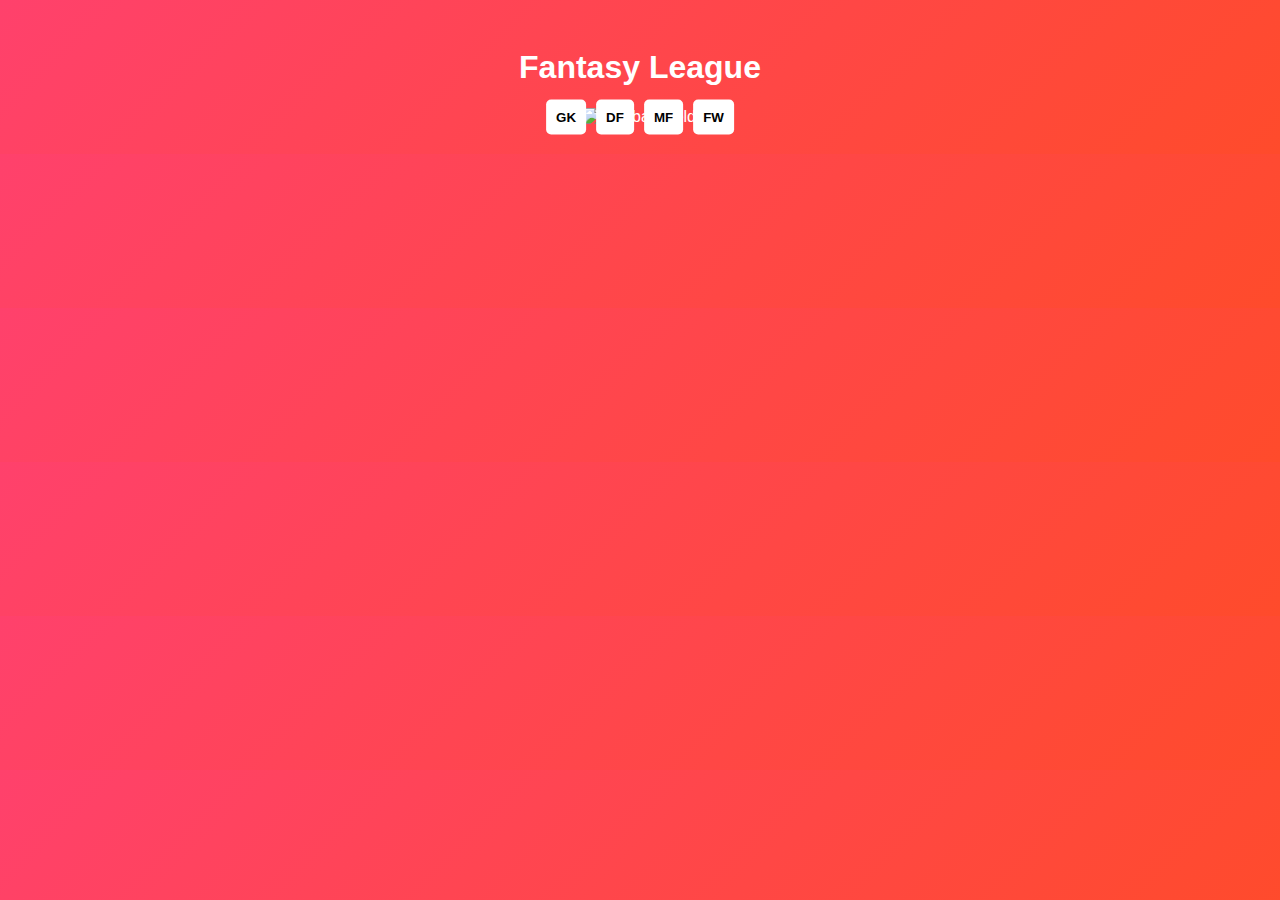
==== mini_app/index.html @ 2ae37301 "Add files via upload" ====
<!DOCTYPE html>
<html lang="ru">
<head>
    <meta charset="UTF-8">
    <meta name="viewport" content="width=device-width, initial-scale=1.0">
    <title>Fantasy League</title>
    <link rel="stylesheet" href="styles.css">
</head>
<body>
    <div class="container">
        <h1>Fantasy League</h1>
        <div class="field">
            <img src="static/field.png" alt="Football Field">
            <div class="players">
                <button class="jersey" data-position="GK">GK</button>
                <button class="jersey" data-position="DF">DF</button>
                <button class="jersey" data-position="MF">MF</button>
                <button class="jersey" data-position="FW">FW</button>
            </div>
        </div>
    </div>
    <script src="script.js"></script>
</body>
</html>
---- mini_app/styles.css ----
body {
    font-family: Arial, sans-serif;
    background: linear-gradient(135deg, #ff416c, #ff4b2b);
    color: white;
    text-align: center;
}

.container {
    max-width: 600px;
    margin: auto;
    padding: 20px;
}

.field {
    position: relative;
}

    .field img {
        width: 100%;
    }

.players {
    position: absolute;
    top: 50%;
    left: 50%;
    transform: translate(-50%, -50%);
    display: flex;
    gap: 10px;
}

.jersey {
    background: #fff;
    border: none;
    padding: 10px;
    border-radius: 5px;
    cursor: pointer;
    font-weight: bold;
    transition: transform 0.2s ease-in-out;
}

    .jersey:hover {
        transform: scale(1.1);
    }
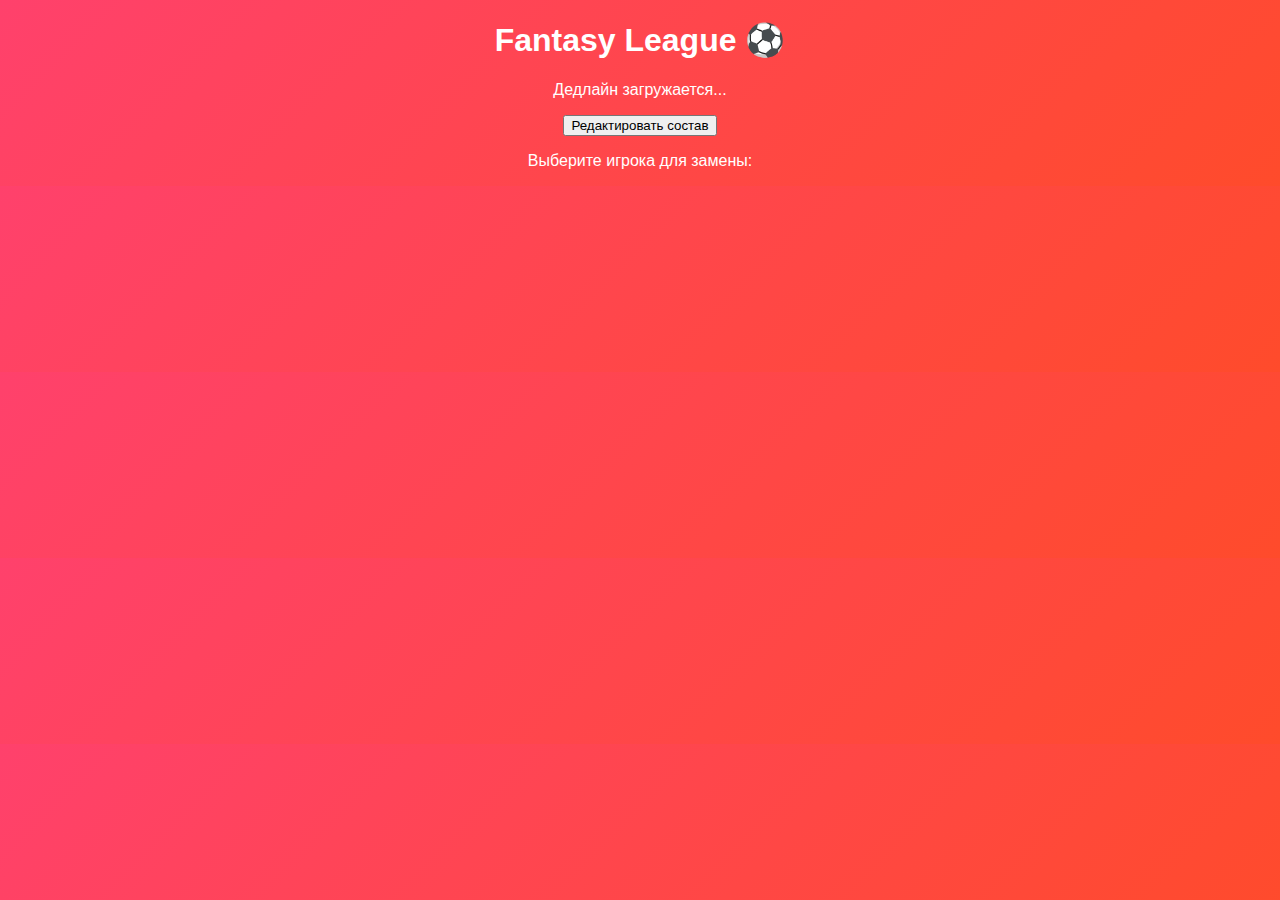
==== commit b0666192: "Update index.html" ====
--- a/mini_app/index.html
+++ b/mini_app/index.html
@@ -7,18 +7,17 @@
     <link rel="stylesheet" href="styles.css">
 </head>
 <body>
-    <div class="container">
-        <h1>Fantasy League</h1>
-        <div class="field">
-            <img src="static/field.png" alt="Football Field">
-            <div class="players">
-                <button class="jersey" data-position="GK">GK</button>
-                <button class="jersey" data-position="DF">DF</button>
-                <button class="jersey" data-position="MF">MF</button>
-                <button class="jersey" data-position="FW">FW</button>
-            </div>
+    <h1>Fantasy League ⚽</h1>
+    <p id="deadline-text">Дедлайн загружается...</p>
+
+    <div id="team">
+        <button id="edit-team" onclick="toggleSubstitutes()">Редактировать состав</button>
+        <div id="substitutes-container" class="hidden">
+            <p>Выберите игрока для замены:</p>
+            <ul id="substitutes-list"></ul> <!-- 🔹 Список замен -->
         </div>
     </div>
+
     <script src="script.js"></script>
 </body>
-</html>+</html>
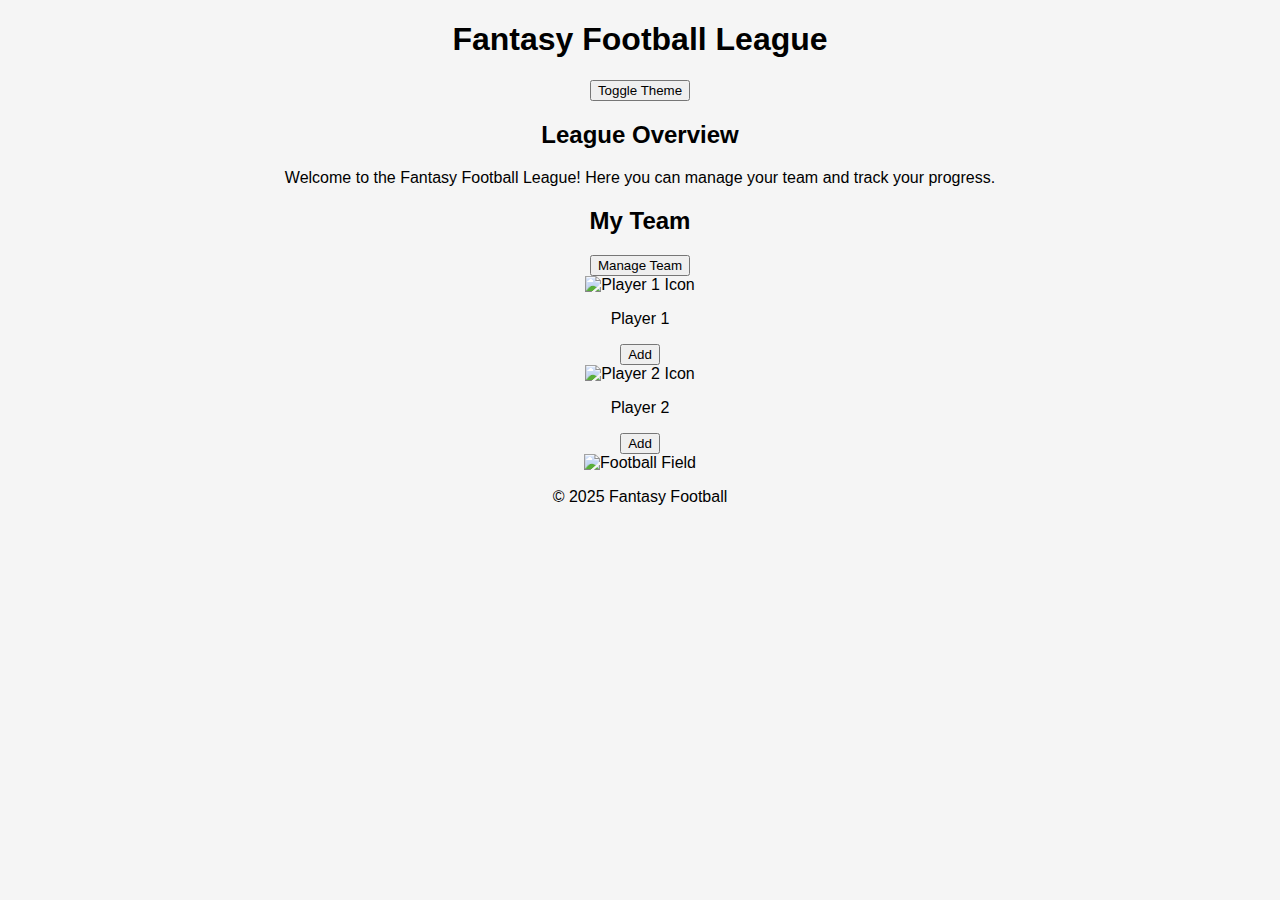
==== commit 5f69f385: "Update index.html" ====
--- a/mini_app/index.html
+++ b/mini_app/index.html
@@ -1,21 +1,51 @@
 <!DOCTYPE html>
-<html lang="ru">
+<html lang="en">
 <head>
     <meta charset="UTF-8">
     <meta name="viewport" content="width=device-width, initial-scale=1.0">
-    <title>Fantasy League</title>
+    <title>Fantasy Football League</title>
     <link rel="stylesheet" href="styles.css">
 </head>
 <body>
-    <h1>Fantasy League ⚽</h1>
-    <p id="deadline-text">Дедлайн загружается...</p>
+    <div class="app-container">
+        <header class="header">
+            <h1>Fantasy Football League</h1>
+            <button class="theme-toggle" onclick="toggleTheme()">Toggle Theme</button>
+        </header>
 
-    <div id="team">
-        <button id="edit-team" onclick="toggleSubstitutes()">Редактировать состав</button>
-        <div id="substitutes-container" class="hidden">
-            <p>Выберите игрока для замены:</p>
-            <ul id="substitutes-list"></ul> <!-- 🔹 Список замен -->
-        </div>
+        <main class="content">
+            <section class="league-info">
+                <h2>League Overview</h2>
+                <p>Welcome to the Fantasy Football League! Here you can manage your team and track your progress.</p>
+            </section>
+
+            <section class="team-management">
+                <h2>My Team</h2>
+                <button class="manage-team">Manage Team</button>
+                <div class="team-list">
+                    <!-- Example of player slot with icon -->
+                    <div class="player-slot">
+                        <img src="path/to/player-icon1.png" alt="Player 1 Icon" class="player-icon">
+                        <p>Player 1</p>
+                        <button class="add-player">Add</button>
+                    </div>
+                    <div class="player-slot">
+                        <img src="path/to/player-icon2.png" alt="Player 2 Icon" class="player-icon">
+                        <p>Player 2</p>
+                        <button class="add-player">Add</button>
+                    </div>
+                </div>
+            </section>
+
+            <!-- Background image for football field -->
+            <section class="field-image">
+                <img src="path/to/football-field.png" alt="Football Field" class="field-image">
+            </section>
+        </main>
+
+        <footer class="footer">
+            <p>&copy; 2025 Fantasy Football</p>
+        </footer>
     </div>
 
     <script src="script.js"></script>
--- a/mini_app/styles.css
+++ b/mini_app/styles.css
@@ -1,43 +1,33 @@
 body {
     font-family: Arial, sans-serif;
-    background: linear-gradient(135deg, #ff416c, #ff4b2b);
-    color: white;
     text-align: center;
+    background-color: #f5f5f5;
 }
 
-.container {
-    max-width: 600px;
-    margin: auto;
-    padding: 20px;
+#substitutes-container {
+    opacity: 0;
+    transition: opacity 0.5s ease-in-out;
+    display: none;
 }
 
-.field {
-    position: relative;
+#substitutes-container.show {
+    opacity: 1;
+    display: block;
 }
 
-    .field img {
-        width: 100%;
-    }
-
-.players {
-    position: absolute;
-    top: 50%;
-    left: 50%;
-    transform: translate(-50%, -50%);
-    display: flex;
-    gap: 10px;
+ul {
+    list-style-type: none;
+    padding: 0;
 }
 
-.jersey {
-    background: #fff;
-    border: none;
+li {
+    background: #ddd;
+    margin: 5px;
     padding: 10px;
     border-radius: 5px;
     cursor: pointer;
-    font-weight: bold;
-    transition: transform 0.2s ease-in-out;
 }
 
-    .jersey:hover {
-        transform: scale(1.1);
-    }
+li:hover {
+    background: #bbb;
+}
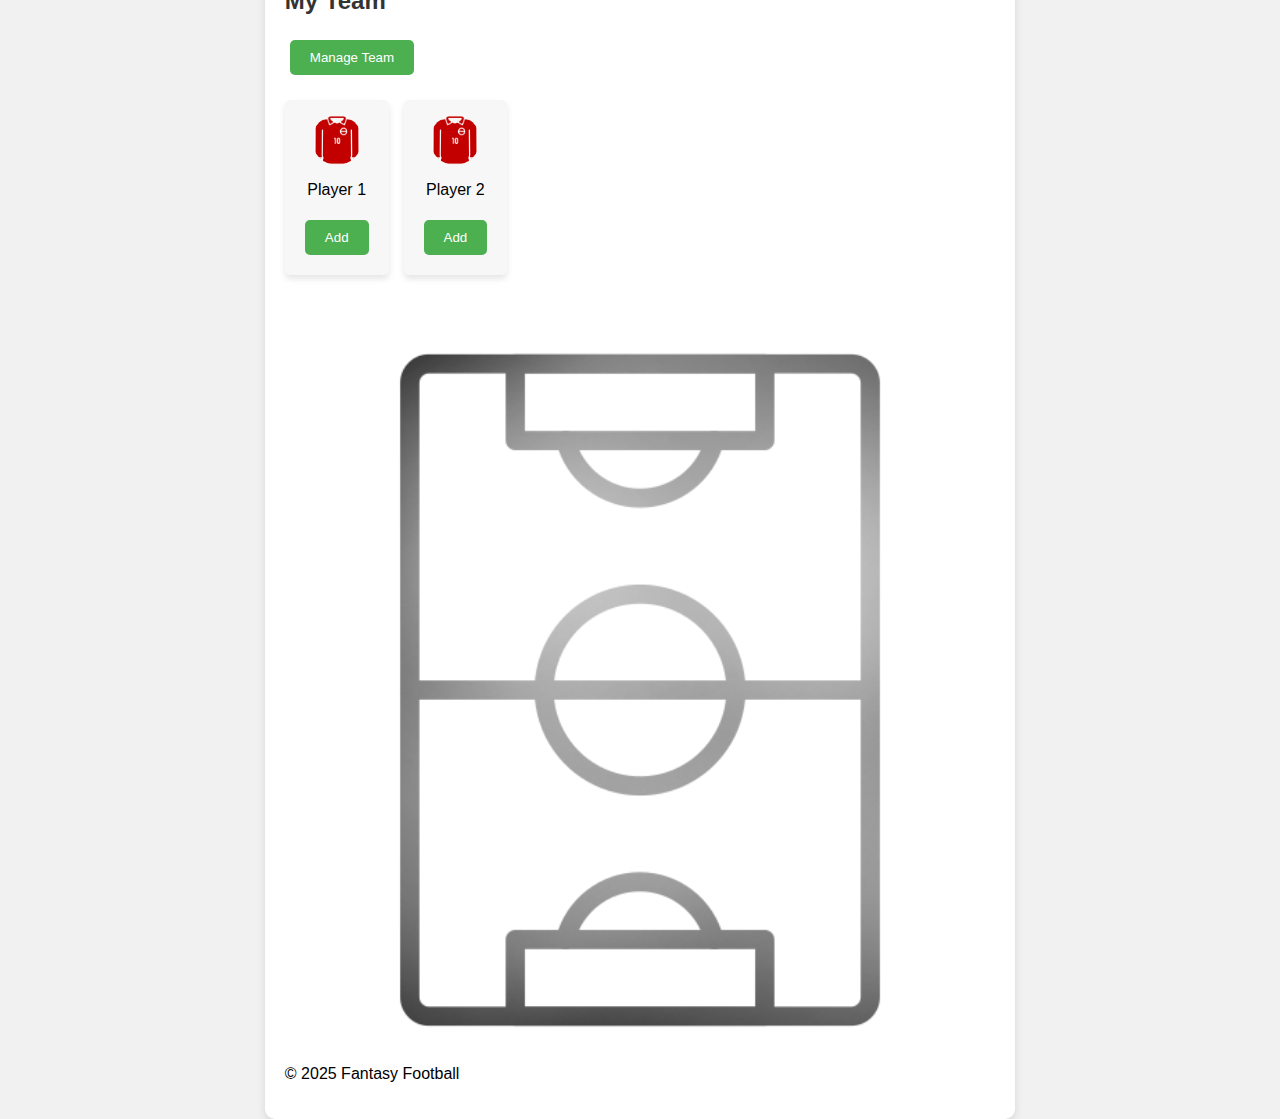
==== commit 644fe821: "Update index.html" ====
--- a/mini_app/index.html
+++ b/mini_app/index.html
@@ -25,12 +25,12 @@
                 <div class="team-list">
                     <!-- Example of player slot with icon -->
                     <div class="player-slot">
-                        <img src="path/to/player-icon1.png" alt="Player 1 Icon" class="player-icon">
+                        <img src="images/1football-shirt.png" alt="Player 1 Icon" class="player-icon">
                         <p>Player 1</p>
                         <button class="add-player">Add</button>
                     </div>
                     <div class="player-slot">
-                        <img src="path/to/player-icon2.png" alt="Player 2 Icon" class="player-icon">
+                        <img src="images/1football-shirt.png" alt="Player 2 Icon" class="player-icon">
                         <p>Player 2</p>
                         <button class="add-player">Add</button>
                     </div>
@@ -39,7 +39,7 @@
 
             <!-- Background image for football field -->
             <section class="field-image">
-                <img src="path/to/football-field.png" alt="Football Field" class="field-image">
+                <img src="images/1football-field.png" alt="Football Field" class="field-image">
             </section>
         </main>
 
--- a/mini_app/styles.css
+++ b/mini_app/styles.css
@@ -1,33 +1,117 @@
-body {
+/* Basic styling */
+body, html {
     font-family: Arial, sans-serif;
-    text-align: center;
-    background-color: #f5f5f5;
+    margin: 0;
+    padding: 0;
+    display: flex;
+    justify-content: center;
+    align-items: center;
+    height: 100vh;
+    background-color: #f1f1f1;
 }
 
-#substitutes-container {
-    opacity: 0;
-    transition: opacity 0.5s ease-in-out;
-    display: none;
+.app-container {
+    width: 100%;
+    max-width: 1200px;
+    padding: 20px;
+    background-color: white;
+    border-radius: 10px;
+    box-shadow: 0 4px 8px rgba(0, 0, 0, 0.1);
 }
 
-#substitutes-container.show {
-    opacity: 1;
-    display: block;
+.header {
+    display: flex;
+    justify-content: space-between;
+    align-items: center;
 }
 
-ul {
-    list-style-type: none;
-    padding: 0;
+.theme-toggle {
+    padding: 8px 16px;
+    background-color: #4CAF50;
+    color: white;
+    border: none;
+    cursor: pointer;
 }
 
-li {
-    background: #ddd;
+.theme-toggle:hover {
+    background-color: #45a049;
+}
+
+.content {
+    margin-top: 20px;
+}
+
+h2 {
+    color: #333;
+}
+
+button {
+    padding: 10px 20px;
     margin: 5px;
-    padding: 10px;
+    background-color: #4CAF50;
+    color: white;
+    border: none;
     border-radius: 5px;
     cursor: pointer;
 }
 
-li:hover {
-    background: #bbb;
+button:hover {
+    background-color: #45a049;
 }
+
+.team-list {
+    display: flex;
+    gap: 15px;
+    margin-top: 20px;
+}
+
+.player-slot {
+    display: flex;
+    flex-direction: column;
+    align-items: center;
+    padding: 15px;
+    background-color: #f7f7f7;
+    border-radius: 5px;
+    box-shadow: 0 4px 6px rgba(0, 0, 0, 0.1);
+}
+
+.player-icon {
+    width: 50px;
+    height: 50px;
+    object-fit: cover;
+    border-radius: 50%;
+}
+
+.field-image {
+    margin-top: 30px;
+    text-align: center;
+}
+
+.field-image img {
+    width: 100%;
+    max-width: 900px;
+    border-radius: 10px;
+}
+
+/* Dark mode */
+body.dark-theme {
+    background-color: #121212;
+    color: #f1f1f1;
+}
+
+body.dark-theme .app-container {
+    background-color: #1c1c1c;
+}
+
+body.dark-theme .theme-toggle {
+    background-color: #333;
+}
+
+body.dark-theme button {
+    background-color: #333;
+    color: #f1f1f1;
+}
+
+body.dark-theme button:hover {
+    background-color: #444;
+}
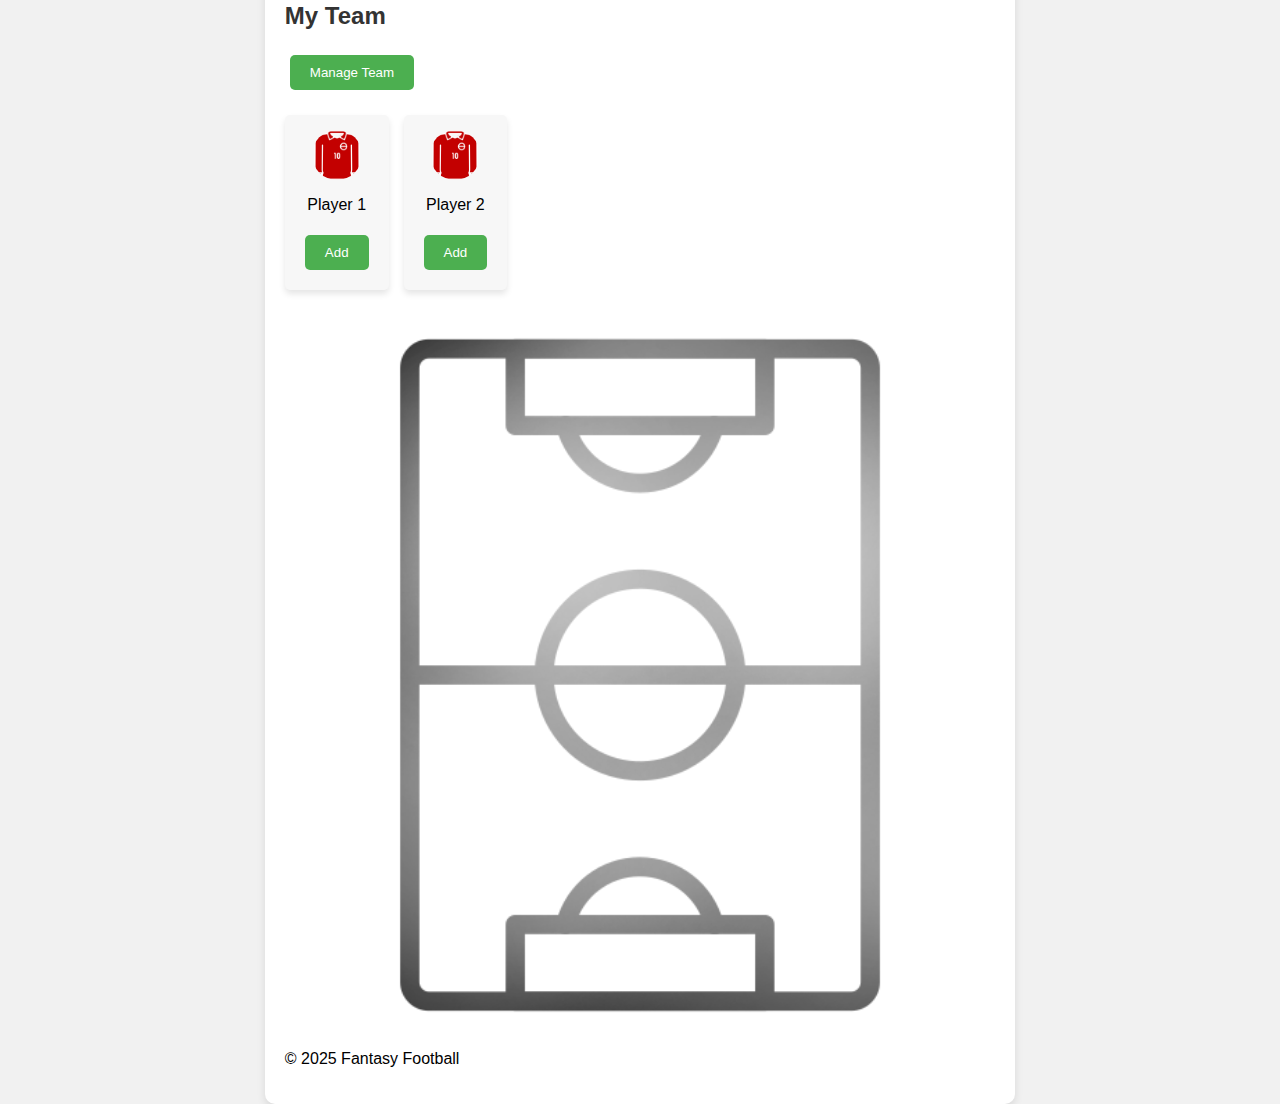
==== commit 38725a11: "Update index.html" ====
--- a/mini_app/index.html
+++ b/mini_app/index.html
@@ -39,7 +39,7 @@
 
             <!-- Background image for football field -->
             <section class="field-image">
-                <img src="images/1football-field.png" alt="Football Field" class="field-image">
+                <img src="images/1football-field.png" alt="Football Field">
             </section>
         </main>
 
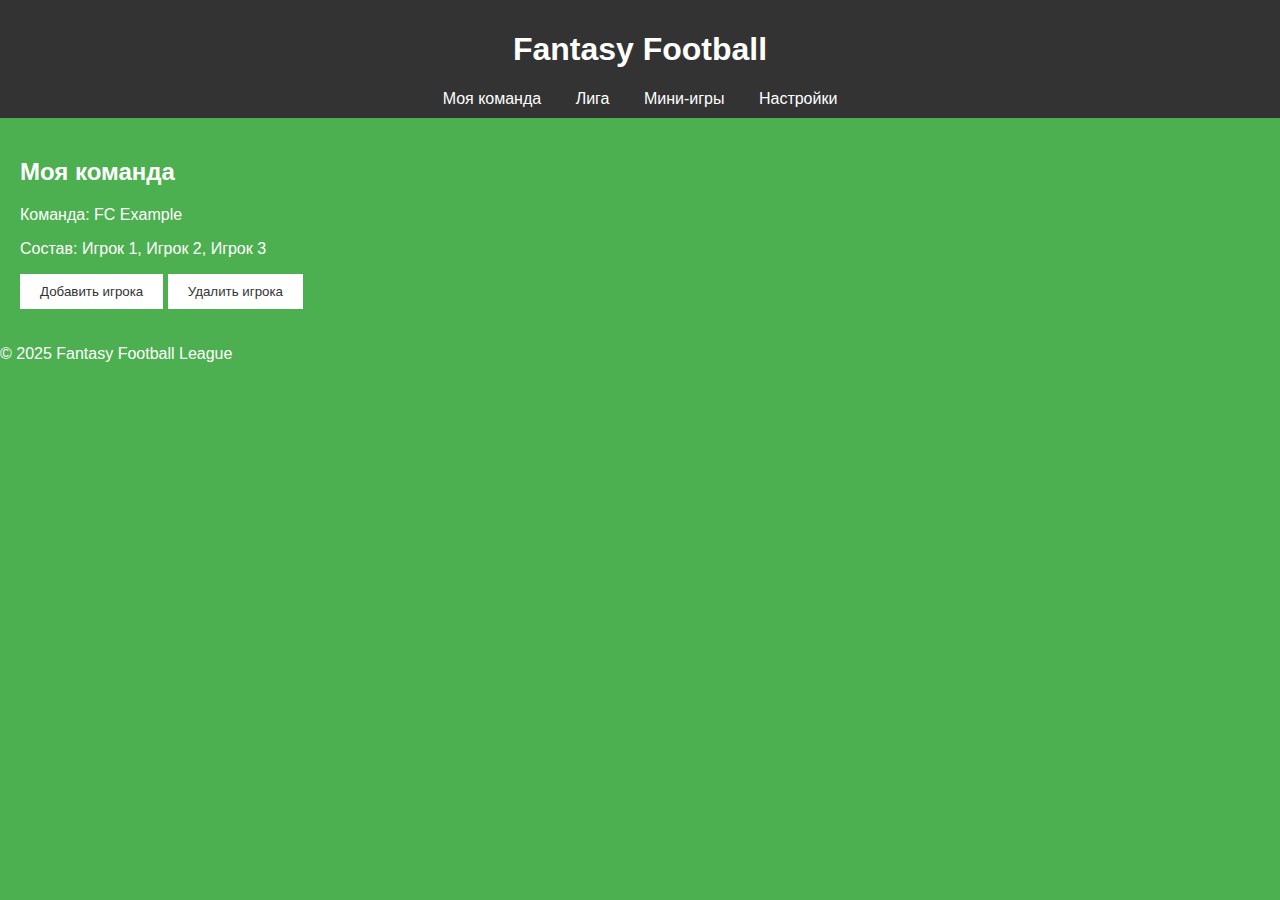
==== commit 2abf074a: "Update index.html" ====
--- a/mini_app/index.html
+++ b/mini_app/index.html
@@ -1,53 +1,36 @@
 <!DOCTYPE html>
 <html lang="en">
 <head>
-    <meta charset="UTF-8">
-    <meta name="viewport" content="width=device-width, initial-scale=1.0">
-    <title>Fantasy Football League</title>
-    <link rel="stylesheet" href="styles.css">
+  <meta charset="UTF-8">
+  <meta name="viewport" content="width=device-width, initial-scale=1.0">
+  <title>Fantasy Football - My Team</title>
+  <link rel="stylesheet" href="styles.css">
 </head>
 <body>
-    <div class="app-container">
-        <header class="header">
-            <h1>Fantasy Football League</h1>
-            <button class="theme-toggle" onclick="toggleTheme()">Toggle Theme</button>
-        </header>
+  <header>
+    <h1>Fantasy Football</h1>
+    <nav>
+      <a href="#my-team">Моя команда</a>
+      <a href="#league">Лига</a>
+      <a href="#mini-games">Мини-игры</a>
+      <a href="#settings">Настройки</a>
+    </nav>
+  </header>
 
-        <main class="content">
-            <section class="league-info">
-                <h2>League Overview</h2>
-                <p>Welcome to the Fantasy Football League! Here you can manage your team and track your progress.</p>
-            </section>
+  <main id="my-team">
+    <h2>Моя команда</h2>
+    <div id="team-info">
+      <p>Команда: <span id="team-name">FC Example</span></p>
+      <p>Состав: <span id="team-members">Игрок 1, Игрок 2, Игрок 3</span></p>
+    </div>
+    <button id="add-player">Добавить игрока</button>
+    <button id="remove-player">Удалить игрока</button>
+  </main>
 
-            <section class="team-management">
-                <h2>My Team</h2>
-                <button class="manage-team">Manage Team</button>
-                <div class="team-list">
-                    <!-- Example of player slot with icon -->
-                    <div class="player-slot">
-                        <img src="images/1football-shirt.png" alt="Player 1 Icon" class="player-icon">
-                        <p>Player 1</p>
-                        <button class="add-player">Add</button>
-                    </div>
-                    <div class="player-slot">
-                        <img src="images/1football-shirt.png" alt="Player 2 Icon" class="player-icon">
-                        <p>Player 2</p>
-                        <button class="add-player">Add</button>
-                    </div>
-                </div>
-            </section>
+  <footer>
+    <p>© 2025 Fantasy Football League</p>
+  </footer>
 
-            <!-- Background image for football field -->
-            <section class="field-image">
-                <img src="images/1football-field.png" alt="Football Field">
-            </section>
-        </main>
-
-        <footer class="footer">
-            <p>&copy; 2025 Fantasy Football</p>
-        </footer>
-    </div>
-
-    <script src="script.js"></script>
+  <script src="script.js"></script>
 </body>
 </html>
--- a/mini_app/styles.css
+++ b/mini_app/styles.css
@@ -1,117 +1,39 @@
-/* Basic styling */
-body, html {
-    font-family: Arial, sans-serif;
-    margin: 0;
-    padding: 0;
-    display: flex;
-    justify-content: center;
-    align-items: center;
-    height: 100vh;
-    background-color: #f1f1f1;
+body {
+  font-family: Arial, sans-serif;
+  background-color: #4CAF50;
+  color: white;
+  margin: 0;
+  padding: 0;
 }
 
-.app-container {
-    width: 100%;
-    max-width: 1200px;
-    padding: 20px;
-    background-color: white;
-    border-radius: 10px;
-    box-shadow: 0 4px 8px rgba(0, 0, 0, 0.1);
+header {
+  background-color: #333;
+  padding: 10px;
+  text-align: center;
 }
 
-.header {
-    display: flex;
-    justify-content: space-between;
-    align-items: center;
+nav a {
+  color: white;
+  margin: 0 15px;
+  text-decoration: none;
 }
 
-.theme-toggle {
-    padding: 8px 16px;
-    background-color: #4CAF50;
-    color: white;
-    border: none;
-    cursor: pointer;
+nav a:hover {
+  text-decoration: underline;
 }
 
-.theme-toggle:hover {
-    background-color: #45a049;
-}
-
-.content {
-    margin-top: 20px;
-}
-
-h2 {
-    color: #333;
+main {
+  padding: 20px;
 }
 
 button {
-    padding: 10px 20px;
-    margin: 5px;
-    background-color: #4CAF50;
-    color: white;
-    border: none;
-    border-radius: 5px;
-    cursor: pointer;
+  background-color: #fff;
+  color: #333;
+  border: none;
+  padding: 10px 20px;
+  cursor: pointer;
 }
 
 button:hover {
-    background-color: #45a049;
+  background-color: #ddd;
 }
-
-.team-list {
-    display: flex;
-    gap: 15px;
-    margin-top: 20px;
-}
-
-.player-slot {
-    display: flex;
-    flex-direction: column;
-    align-items: center;
-    padding: 15px;
-    background-color: #f7f7f7;
-    border-radius: 5px;
-    box-shadow: 0 4px 6px rgba(0, 0, 0, 0.1);
-}
-
-.player-icon {
-    width: 50px;
-    height: 50px;
-    object-fit: cover;
-    border-radius: 50%;
-}
-
-.field-image {
-    margin-top: 30px;
-    text-align: center;
-}
-
-.field-image img {
-    width: 100%;
-    max-width: 900px;
-    border-radius: 10px;
-}
-
-/* Dark mode */
-body.dark-theme {
-    background-color: #121212;
-    color: #f1f1f1;
-}
-
-body.dark-theme .app-container {
-    background-color: #1c1c1c;
-}
-
-body.dark-theme .theme-toggle {
-    background-color: #333;
-}
-
-body.dark-theme button {
-    background-color: #333;
-    color: #f1f1f1;
-}
-
-body.dark-theme button:hover {
-    background-color: #444;
-}
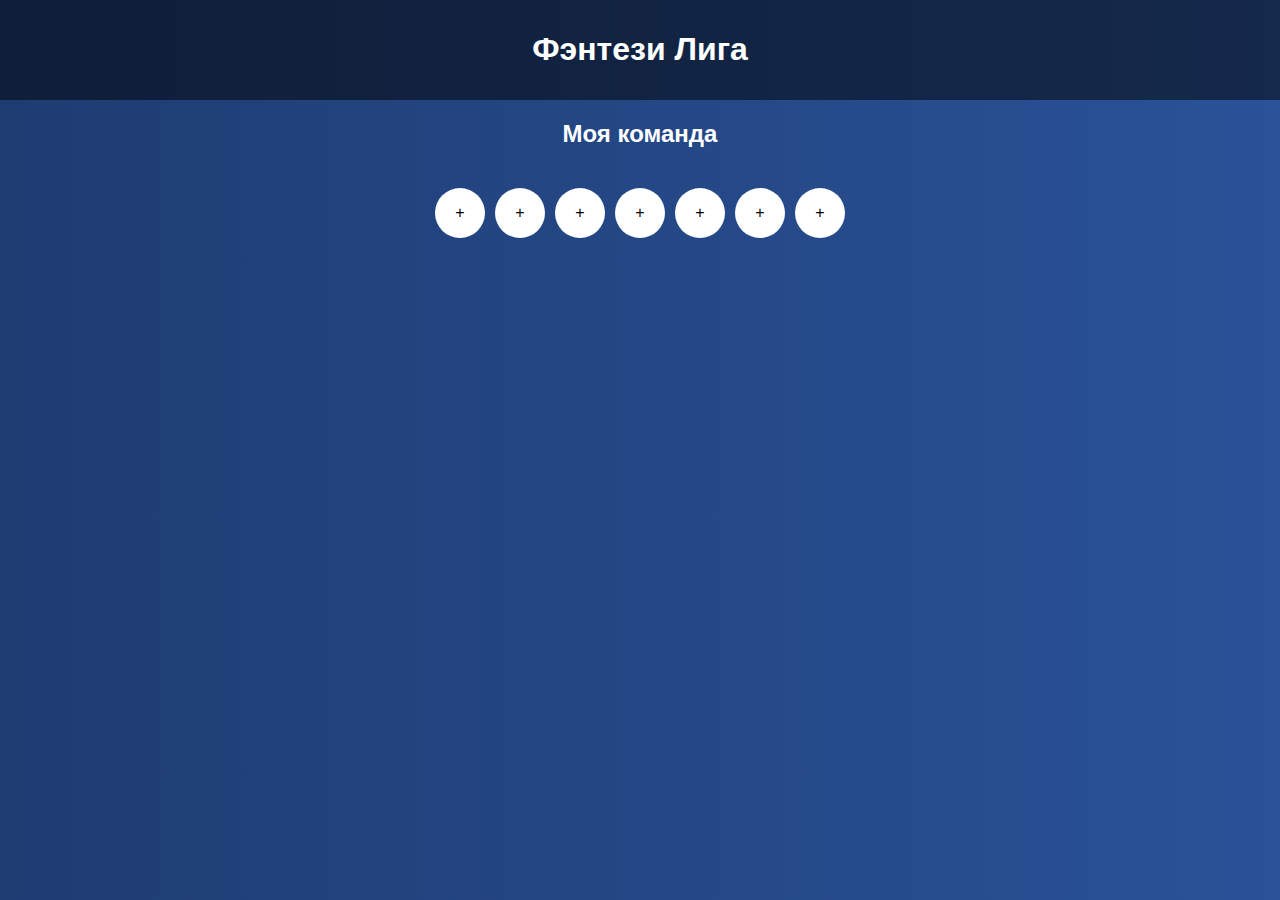
==== commit 02fed4c6: "Update index.html" ====
--- a/mini_app/index.html
+++ b/mini_app/index.html
@@ -1,36 +1,40 @@
 <!DOCTYPE html>
-<html lang="en">
+<html lang="ru">
 <head>
-  <meta charset="UTF-8">
-  <meta name="viewport" content="width=device-width, initial-scale=1.0">
-  <title>Fantasy Football - My Team</title>
-  <link rel="stylesheet" href="styles.css">
+    <meta charset="UTF-8">
+    <meta name="viewport" content="width=device-width, initial-scale=1.0">
+    <title>Fantasy League</title>
+    <link rel="stylesheet" href="styles.css">
 </head>
 <body>
-  <header>
-    <h1>Fantasy Football</h1>
-    <nav>
-      <a href="#my-team">Моя команда</a>
-      <a href="#league">Лига</a>
-      <a href="#mini-games">Мини-игры</a>
-      <a href="#settings">Настройки</a>
-    </nav>
-  </header>
+    <header>
+        <h1>Фэнтези Лига</h1>
+    </header>
+    
+    <main>
+        <section id="team">
+            <h2>Моя команда</h2>
+            <div class="field">
+                <div class="player-slot" data-position="1">+</div>
+                <div class="player-slot" data-position="2">+</div>
+                <div class="player-slot" data-position="3">+</div>
+                <div class="player-slot" data-position="4">+</div>
+                <div class="player-slot" data-position="5">+</div>
+                <div class="player-slot" data-position="6">+</div>
+                <div class="player-slot" data-position="7">+</div>
+            </div>
+        </section>
 
-  <main id="my-team">
-    <h2>Моя команда</h2>
-    <div id="team-info">
-      <p>Команда: <span id="team-name">FC Example</span></p>
-      <p>Состав: <span id="team-members">Игрок 1, Игрок 2, Игрок 3</span></p>
-    </div>
-    <button id="add-player">Добавить игрока</button>
-    <button id="remove-player">Удалить игрока</button>
-  </main>
+        <section id="players-list" class="hidden">
+            <h2>Выберите игрока</h2>
+            <ul>
+                <li data-name="Игрок 1">Игрок 1</li>
+                <li data-name="Игрок 2">Игрок 2</li>
+                <li data-name="Игрок 3">Игрок 3</li>
+            </ul>
+        </section>
+    </main>
 
-  <footer>
-    <p>© 2025 Fantasy Football League</p>
-  </footer>
-
-  <script src="script.js"></script>
+    <script src="script.js"></script>
 </body>
 </html>
--- a/mini_app/styles.css
+++ b/mini_app/styles.css
@@ -1,39 +1,41 @@
 body {
-  font-family: Arial, sans-serif;
-  background-color: #4CAF50;
-  color: white;
-  margin: 0;
-  padding: 0;
+    font-family: Arial, sans-serif;
+    text-align: center;
+    background: linear-gradient(to right, #1e3c72, #2a5298);
+    color: white;
+    margin: 0;
+    padding: 0;
 }
 
 header {
-  background-color: #333;
-  padding: 10px;
-  text-align: center;
+    background: rgba(0, 0, 0, 0.5);
+    padding: 10px;
 }
 
-nav a {
-  color: white;
-  margin: 0 15px;
-  text-decoration: none;
+.field {
+    display: flex;
+    justify-content: center;
+    gap: 10px;
+    padding: 20px;
 }
 
-nav a:hover {
-  text-decoration: underline;
+.player-slot {
+    width: 50px;
+    height: 50px;
+    background: white;
+    color: black;
+    border-radius: 50%;
+    display: flex;
+    align-items: center;
+    justify-content: center;
+    cursor: pointer;
 }
 
-main {
-  padding: 20px;
+.player-slot.selected {
+    background: red;
+    color: white;
 }
 
-button {
-  background-color: #fff;
-  color: #333;
-  border: none;
-  padding: 10px 20px;
-  cursor: pointer;
+.hidden {
+    display: none;
 }
-
-button:hover {
-  background-color: #ddd;
-}
